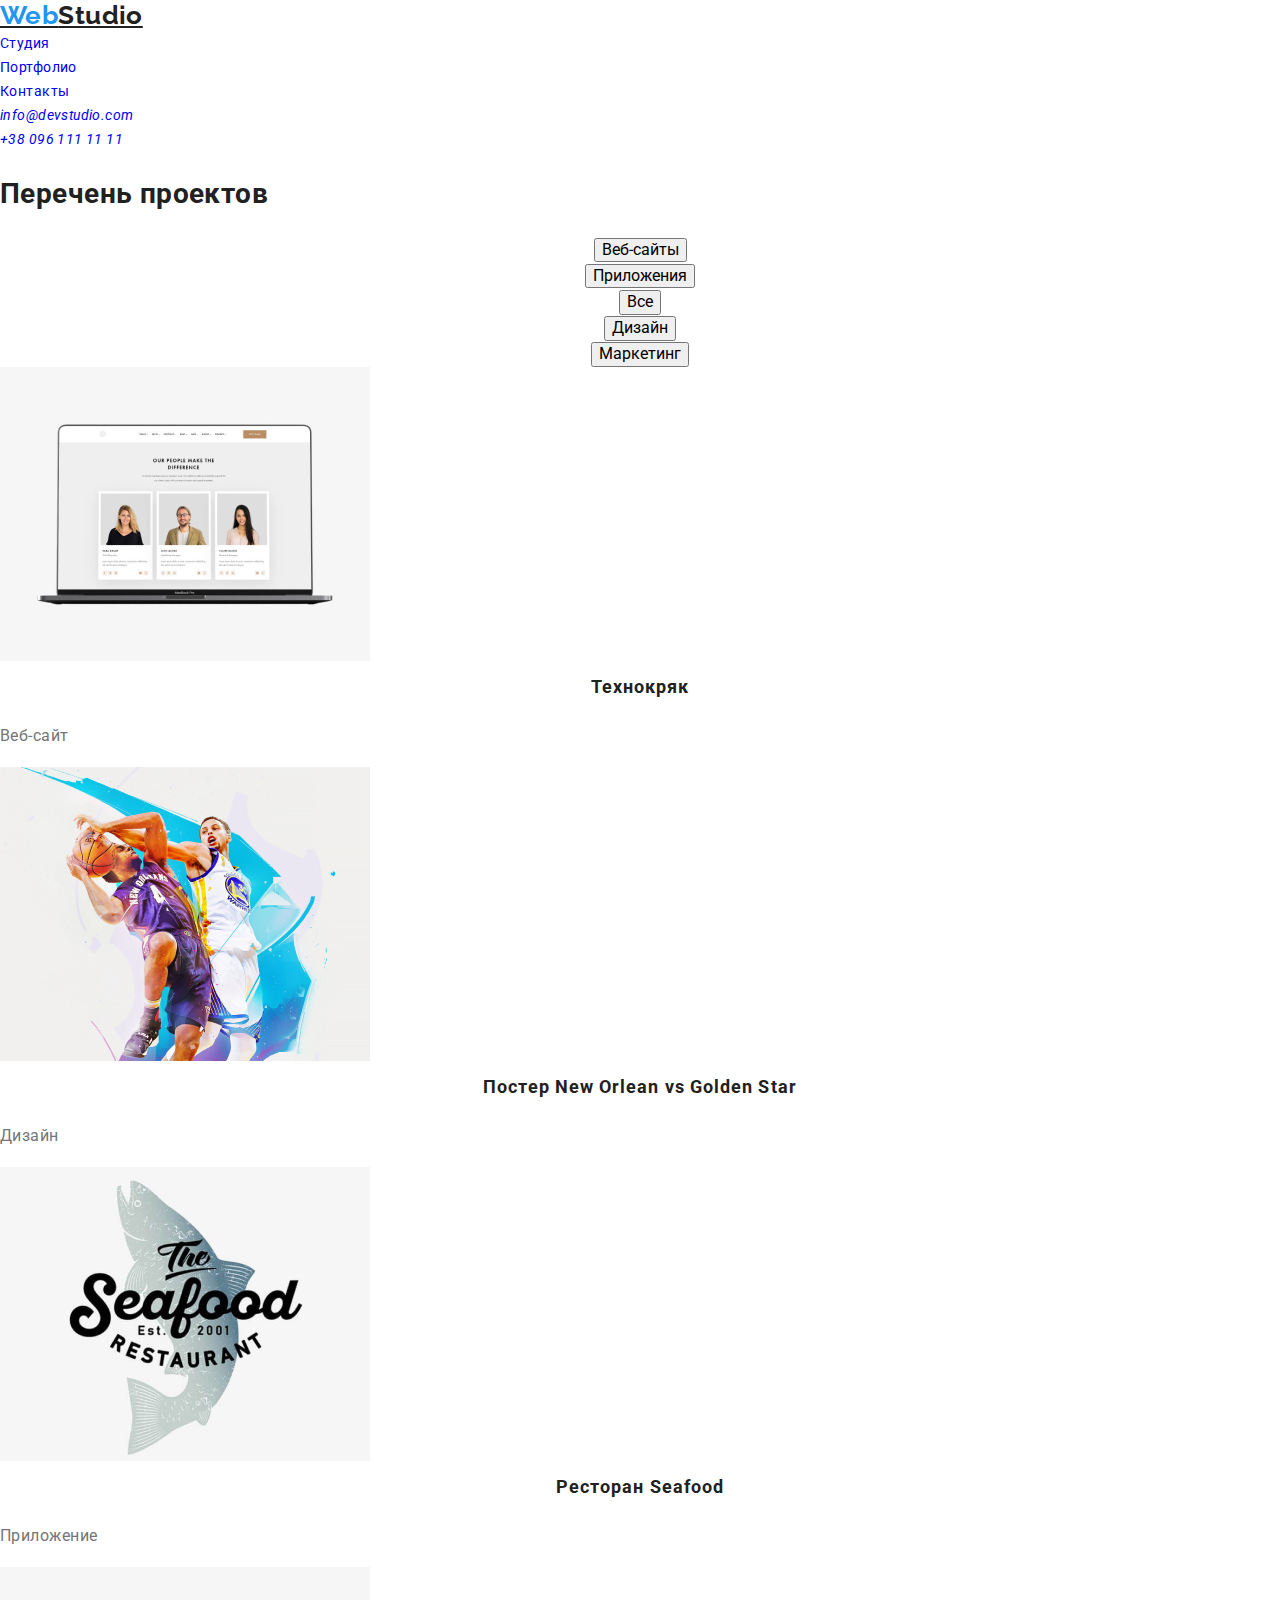
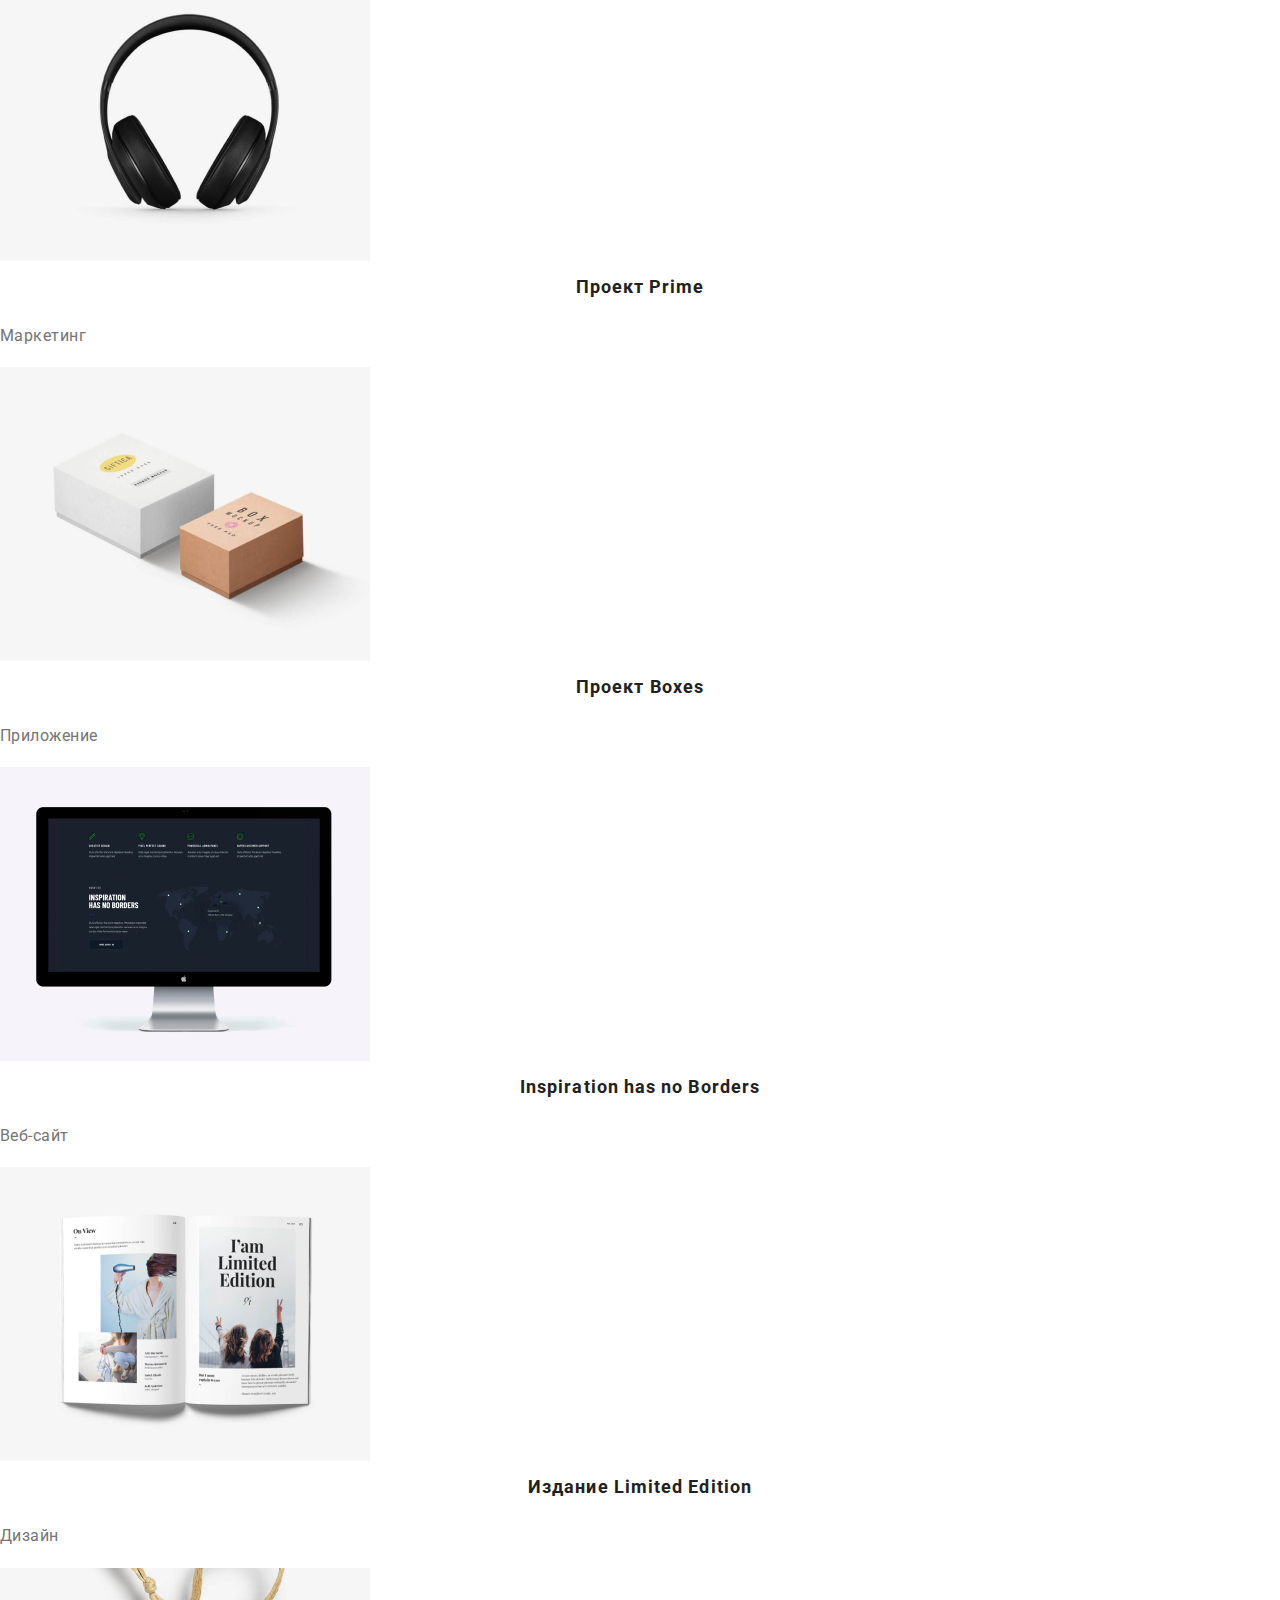
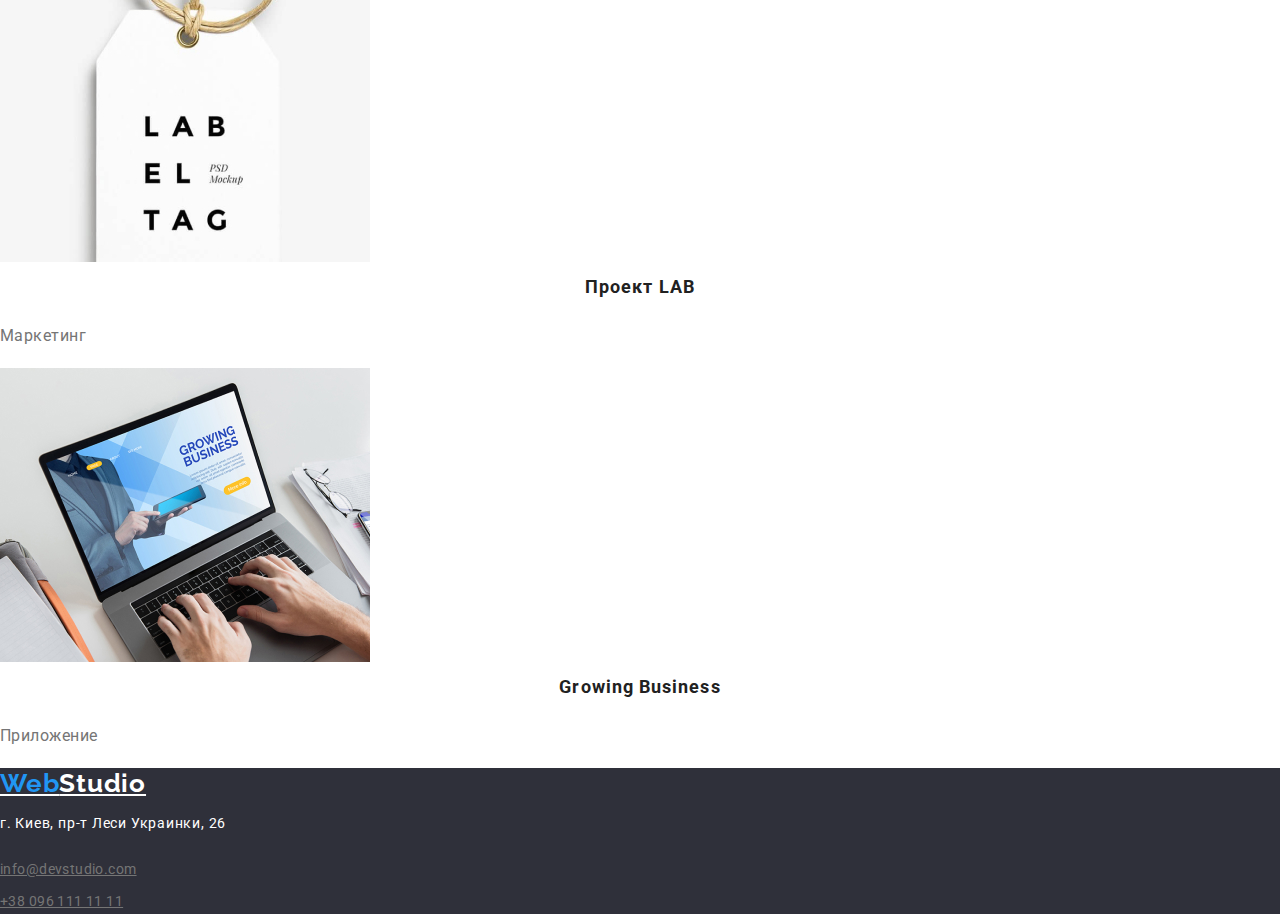
==== portfolio.html @ dfb8eb68 "расположение обьектов" ====
<!DOCTYPE html>
<html lang="ru">
	<head>
		<meta charset="UTF-8" />
		<meta name="viewport" content="width=device-width, initial-scale=1.0" />
		<link href="https://fonts.googleapis.com/css2?family=Raleway:wght@400;700&family=Roboto:wght@400;900&display=fallback" rel="stylesheet" />
		<link rel="stylesheet" href="https://cdnjs.cloudflare.com/ajax/libs/modern-normalize/0.7.0/modern-normalize.min.css" />
		<link rel="stylesheet" href="./css/style.css" />
		<title>Portfolio</title>
	</head>
	<body>
		<!-- Шапка сайта  -->
		<header>
			<nav>
				<a href="./index.html" lang="en" class="logo"><span class="logo-accent">Web</span>Studio</a>
				<ul class="site-nav">
					<li><a href="./index.html" class="link">Студия</a></li>
					<li><a href="./portfolio.html" class="link current">Портфолио</a></li>
					<li><a href="/" class="link">Контакты</a></li>
				</ul>
				<address class="site-nav">
					<a href="mailto:info@devstudio.com " class="link">info@devstudio.com</a><br />
					<a href="tel:+380961111111" class="link">+38 096 111 11 11</a>
				</address>
			</nav>
		</header>
		<!-- Уникальный контент -->
		<main>
			<!-- секция фильтров по проэктам -->
			<section>
				<h1>Перечень проектов</h1>
				<ul class="btn-list">
					<li><button class="button">Веб-сайты</button></li>
					<li><button class="button">Приложения</button></li>
					<li><button class="button">Все</button></li>
					<li><button class="button">Дизайн</button></li>
					<li><button class="button">Маркетинг</button></li>
				</ul>
			</section>
			<!-- Секция проэктов -->
			<section>
				<ul class="portfolio">
					<li>
						<img src="./img/project1.jpg" alt="project1	" width="370" />
						<h2 class="project-title">Технокряк</h2>
						<p class="project-description">Веб-сайт</p>
					</li>
					<li>
						<img src="./img/project2.jpg" alt="project2" width="370" />
						<h2>Постер New Orlean vs Golden Star</h2>
						<p>Дизайн</p>
					</li>
					<li>
						<img src="./img/project3.jpg" alt="project3" width="370" />
						<h2>Ресторан Seafood</h2>
						<p>Приложение</p>
					</li>
					<li>
						<img src="./img/project4.jpg" alt="project4" width="370" />
						<h2>Проект Prime</h2>
						<p>Маркетинг</p>
					</li>
					<li>
						<img src="./img/project5.jpg" alt="project5" width="370" />
						<h2>Проект Boxes</h2>
						<p>Приложение</p>
					</li>
					<li>
						<img src="./img/project6.jpg" alt="project6" width="370" />
						<h2>Inspiration has no Borders</h2>
						<p>Веб-сайт</p>
					</li>
					<li>
						<img src="./img/project7.jpg" alt="project7" width="370" />
						<h2>Издание Limited Edition</h2>
						<p>Дизайн</p>
					</li>
					<li>
						<img src="./img/project8.jpg" alt="project8" width="370" />
						<h2>Проект LAB</h2>
						<p>Маркетинг</p>
					</li>
					<li>
						<img src="./img/project9.jpg" alt="project9" width="370" />
						<h2>Growing Business</h2>
						<p>Приложение</p>
					</li>
				</ul>
			</section>
		</main>
		<!-- Футер -->
		<footer class="ftr">
			<a href="./index.html" class="logo ftr"><span class="logo-accent">Web</span>Studio</a>
			<address>
				<p>г. Киев, пр-т Леси Украинки, 26</p>
				<a href="mailto:info@devstudio.com " class="ftr-contacts">info@devstudio.com</a><br />
				<a href="tel:+380961111111" class="ftr-contacts"> +38 096 111 11 11</a>
			</address>
		</footer>
	</body>
</html>
---- css/style.css ----
/* основной цвет фона #FFFFFF; */
/* вторичный цвет фона #2F303A */
/* цвет основного текста #212121; */
/* цвет вторичного текста #757575; */
/* белый #FFFFFF */
/* акцент #2196F3; */
/* цвет фона команды #F5F4FA; */
/* цвет ссылок футера rgba(255, 255, 255, 0.6); */

:root {
	--primary-bg-color: #ffffff;
	--secondary-bg-color: #2f303a;
	--color-main-text: #212121;
	--color-secondary-text: #757575;
	--white: #ffffff;
	--accent: #2196f3;
	--color-bg-team: #f5f4fa;
	--color-footers-link: rgba(255, 255, 255, 0.6);
}
/* Общее форматирование */
body {
	background-color: var(--primary-bg-color);
	color: var(--color-main-text);
	font-family: Roboto, sans-serif;
	font-weight: 400;
	font-size: 14px;
	line-height: 1.71;
	letter-spacing: 0.03em;
	margin-right: auto;
	margin-left: auto;
}

ul {
	list-style: none;
	padding: 0;
	margin: 0;
}

.link {
	text-decoration: none;
}
.container {
	width: 1200px;
	margin-right: auto;
	margin-left: auto;
	padding-left: 15px;
	padding-right: 15px;
}
/* Шапка сайта  */
.container.header {
	display: flex;
}
.main-header {
	display: flex;
	margin-top: 24px;
	margin-bottom: 25px;
	align-items: center;
}
.site-nav-list {
	display: flex;
	color: var(--color-main-text);
	font-style: normal;
	font-weight: 400;
	line-height: 1.14;
	letter-spacing: 0.02em;
}

.site-nav-item {
	margin-right: 50px;
}
.site-contacts-list {
	display: flex;
	margin-left: auto;
	margin-top: 24px;
	margin-bottom: 25px;
	align-items: center;
}

.site-nav-list .link:hover,
.site-nav-list .link:focus,
.site-nav-list .link.current,
.logo .logo-accent,
.site-contacts-list .link:hover,
.site-contacts-list .link:focus {
	color: var(--accent);
}

.site-contacts-item:first-child {
	margin-right: 30px;
}
/* Логотип */
.logo {
	color: var(--color-main-text);
	font-family: Raleway, sans-serif;
	font-style: normal;
	font-weight: 700;
	font-size: 26px;
	line-height: 1.19;
	margin-right: 93px;
}

/* Герой */
.hero {
	background-color: var(--secondary-bg-color);
}

.hero .container {
	/* outline: 3px solid tomato; */
	background: var(--secondary-bg-color);
	color: var(--white);
	padding: 200px;
	text-align: center;
}

.hero .title-hero {
	font-weight: 900;
	font-size: 42px;
	line-height: 1.36;
	letter-spacing: 0.06em;
	text-transform: uppercase;
	margin-top: 0;
	margin-bottom: 30px;
}

.btn-hero {
	display: inline-block;
	background-color: var(--accent);
	color: var(--white);
	font-weight: bold;
	font-size: 16px;
	line-height: 1.87;
	min-width: 200px;
	padding: 10px 32px;
	border-radius: 4px;
}

/* Стили секций */
section p {
	color: var(--color-secondary-text);
	font-style: normal;
	font-weight: 400;
	font-size: 14px;
	line-height: 1.71;
}

section h2 {
	font-style: normal;
	font-weight: 700;
	font-size: 36px;
	line-height: 1.17;
	text-align: center;
	letter-spacing: 0.03em;
	color: var(--color-main-text);
	margin-top: 0px;
	margin-bottom: 0px;
}
section .hidden {
	display: none;
}

/* Стиль преимуществ */
.advantages h3 {
	font-style: normal;
	font-weight: 700;
	font-size: 14px;
	line-height: 1.14;
	letter-spacing: 0.03em;
	margin-top: 0px;
	margin-bottom: 10px;
}

.advantages p {
	margin-top: 0px;
	margin-bottom: 0px;
}
.advantages-list {
	display: flex;
	flex-wrap: wrap;
	padding-top: 94px;
	padding-bottom: 94px;
}
.advantages-list-item:not(:last-child) {
	margin-right: 30px;
}
.advantages-list-item {
	width: 270px;
}

/* Чем мы занимаемся  */
.we-are-doing {
	margin-bottom: 94px;
}
.we-are-doing-item:not(:last-child) {
	margin-right: 30px;
}
.img {
	display: block;
	max-width: 100%;
	height: auto;
}

.we-are-doing-list {
	display: flex;
	flex-wrap: wrap;
	margin-top: 50px;
}

/* "Наша команда */
.team {
	background-color: var(--color-bg-team);
	padding-top: 94px;
	padding-bottom: 94px;
}
.team h3 {
	margin-top: 0px;
	margin-bottom: 0px;
	font-weight: 500;
	font-size: 16px;
	line-height: 1.19;
	text-align: center;
	letter-spacing: 0.03em;
}
.team p {
	font-style: normal;
	font-weight: 400;
	font-size: 16px;
	line-height: 1.19;
	text-align: center;
}
.team-item:not(:last-child) {
	margin-right: 30px;
}

.team-list {
	display: flex;
	flex-wrap: wrap;
	margin-top: 50px;
}
/* Футер */
.ftr {
	background-color: var(--secondary-bg-color);
	color: var(--primary-bg-color);
}

.ftr {
	font-size: 26px;
	line-height: 1.19;
	letter-spacing: 0.03em;
}
.ftr p {
	font-size: 14px;
	line-height: 1.71;
	font-style: normal;
	color: var(--white-text-color);
}

.ftr .ftr-contacts {
	font-style: normal;
	font-weight: 400;
	font-size: 14px;
	line-height: 1.71;
	letter-spacing: 0.03em;
	color: var(--color-secondary-text);
}
.ftr .ftr-contacts:hover,
.ftr .ftr-contacts:focus {
	color: var(--primary-bg-color);
}

/* Portfolio.html */

/* Кнопки фильтрации */
.btn-list {
	font-family: inherit;
	font-weight: 500;
	font-size: 16px;
	line-height: 1.63;
	text-align: center;
	letter-spacing: 0.03em;
}

.btn-list .item {
	background-color: var(--color-bg-team);
}

.btn-list .button:hover,
.btn-list .button:focus {
	background-color: var(--accent);
	color: var(--primary-bg-color);
}

/* Секция проектов */
.portfolio h2 {
	font-style: normal;
	font-weight: 700;
	font-size: 18px;
	line-height: 2;
	letter-spacing: 0.06em;
}

.portfolio p {
	font-style: normal;
	font-weight: 400;
	font-size: 16px;
	line-height: 1.88;
	letter-spacing: 0.03em;
}
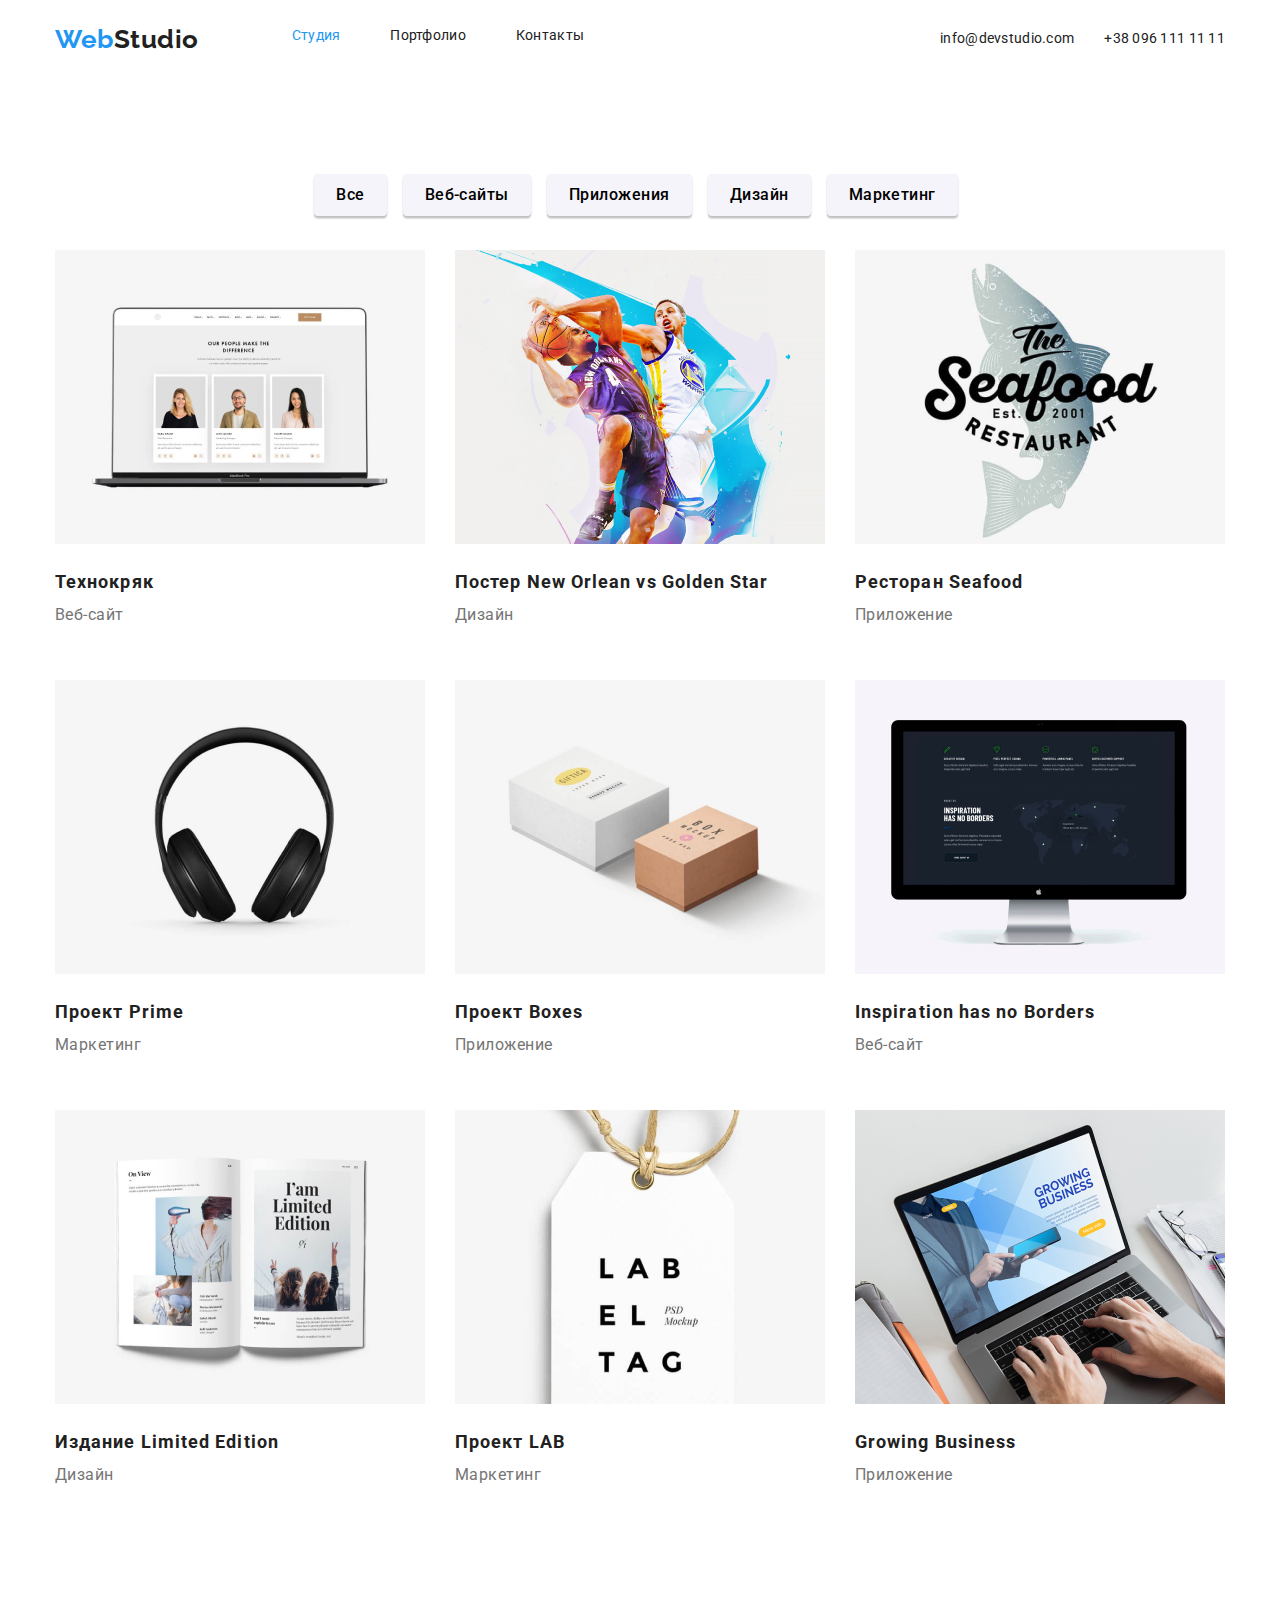
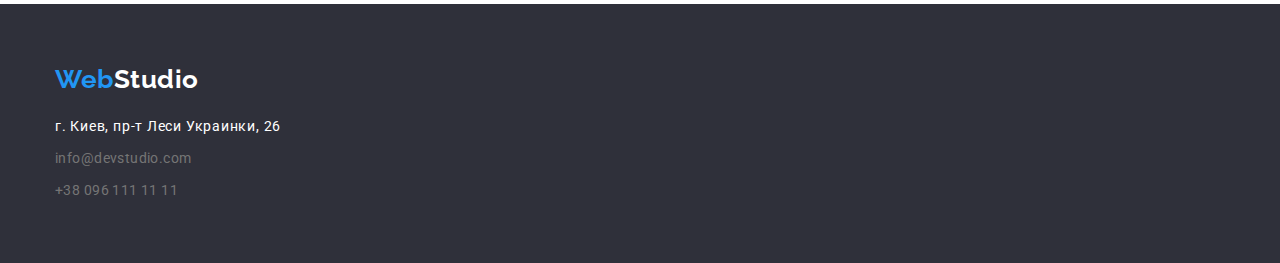
==== commit b903ba70: "добавил позиционирование порфолио" ====
--- a/portfolio.html
+++ b/portfolio.html
@@ -10,92 +10,114 @@
 	</head>
 	<body>
 		<!-- Шапка сайта  -->
-		<header>
-			<nav>
-				<a href="./index.html" lang="en" class="logo"><span class="logo-accent">Web</span>Studio</a>
-				<ul class="site-nav">
-					<li><a href="./index.html" class="link">Студия</a></li>
-					<li><a href="./portfolio.html" class="link current">Портфолио</a></li>
-					<li><a href="/" class="link">Контакты</a></li>
+		<header class="container header">
+			<nav class="main-header">
+				<a href="" lang="en" class="logo link"><span class="logo-accent">Web</span>Studio</a>
+				<ul class="site-nav-list">
+					<li class="site-nav-item"><a href="./index.html" class="link current">Студия</a></li>
+					<li class="site-nav-item"><a href="./portfolio.html" class="link">Портфолио</a></li>
+					<li class="site-nav-item"><a href="/" class="link">Контакты</a></li>
 				</ul>
-				<address class="site-nav">
-					<a href="mailto:info@devstudio.com " class="link">info@devstudio.com</a><br />
-					<a href="tel:+380961111111" class="link">+38 096 111 11 11</a>
-				</address>
 			</nav>
+			<address class="site-contacts-list">
+				<a href="mailto:info@devstudio.com " class="site-contacts-item link">info@devstudio.com</a><br />
+				<a href="tel:+380961111111" class="site-contacts-item link">+38 096 111 11 11</a>
+			</address>
 		</header>
 		<!-- Уникальный контент -->
 		<main>
-			<!-- секция фильтров по проэктам -->
-			<section>
-				<h1>Перечень проектов</h1>
-				<ul class="btn-list">
-					<li><button class="button">Веб-сайты</button></li>
-					<li><button class="button">Приложения</button></li>
-					<li><button class="button">Все</button></li>
-					<li><button class="button">Дизайн</button></li>
-					<li><button class="button">Маркетинг</button></li>
-				</ul>
-			</section>
-			<!-- Секция проэктов -->
-			<section>
-				<ul class="portfolio">
-					<li>
-						<img src="./img/project1.jpg" alt="project1	" width="370" />
-						<h2 class="project-title">Технокряк</h2>
-						<p class="project-description">Веб-сайт</p>
-					</li>
-					<li>
-						<img src="./img/project2.jpg" alt="project2" width="370" />
-						<h2>Постер New Orlean vs Golden Star</h2>
-						<p>Дизайн</p>
-					</li>
-					<li>
-						<img src="./img/project3.jpg" alt="project3" width="370" />
-						<h2>Ресторан Seafood</h2>
-						<p>Приложение</p>
-					</li>
-					<li>
-						<img src="./img/project4.jpg" alt="project4" width="370" />
-						<h2>Проект Prime</h2>
-						<p>Маркетинг</p>
-					</li>
-					<li>
-						<img src="./img/project5.jpg" alt="project5" width="370" />
-						<h2>Проект Boxes</h2>
-						<p>Приложение</p>
-					</li>
-					<li>
-						<img src="./img/project6.jpg" alt="project6" width="370" />
-						<h2>Inspiration has no Borders</h2>
-						<p>Веб-сайт</p>
-					</li>
-					<li>
-						<img src="./img/project7.jpg" alt="project7" width="370" />
-						<h2>Издание Limited Edition</h2>
-						<p>Дизайн</p>
-					</li>
-					<li>
-						<img src="./img/project8.jpg" alt="project8" width="370" />
-						<h2>Проект LAB</h2>
-						<p>Маркетинг</p>
-					</li>
-					<li>
-						<img src="./img/project9.jpg" alt="project9" width="370" />
-						<h2>Growing Business</h2>
-						<p>Приложение</p>
-					</li>
-				</ul>
-			</section>
+			<div class="container">
+				<!-- секция фильтров по проэктам -->
+				<section>
+					<h1 class="hidden">Перечень проектов</h1>
+					<ul class="btn-list">
+						<li class="btn-list-item"><button class="button">Все</button></li>
+						<li class="btn-list-item"><button class="button">Веб-сайты</button></li>
+						<li class="btn-list-item"><button class="button">Приложения</button></li>
+						<li class="btn-list-item"><button class="button">Дизайн</button></li>
+						<li class="btn-list-item"><button class="button">Маркетинг</button></li>
+					</ul>
+				</section>
+				<!-- Секция проэктов -->
+				<section>
+					<ul class="portfolio-list">
+						<li class="portfolio-list-item">
+							<img src="./img/project1.jpg" alt="project1	" width="370" />
+							<div class="portfolio-list-item-info">
+								<h2 class="project-title">Технокряк</h2>
+								<p class="project-description">Веб-сайт</p>
+							</div>
+						</li>
+						<li class="portfolio-list-item">
+							<img src="./img/project2.jpg" alt="project2" width="370" />
+							<div class="portfolio-list-item-info">
+								<h2>Постер New Orlean vs Golden Star</h2>
+								<p>Дизайн</p>
+							</div>
+						</li>
+						<li class="portfolio-list-item">
+							<img src="./img/project3.jpg" alt="project3" width="370" />
+							<div class="portfolio-list-item-info">
+								<h2>Ресторан Seafood</h2>
+								<p>Приложение</p>
+							</div>
+						</li>
+						<li class="portfolio-list-item">
+							<img src="./img/project4.jpg" alt="project4" width="370" />
+							<div class="portfolio-list-item-info">
+								<h2>Проект Prime</h2>
+								<p>Маркетинг</p>
+							</div>
+						</li>
+						<li class="portfolio-list-item">
+							<img src="./img/project5.jpg" alt="project5" width="370" />
+							<div class="portfolio-list-item-info">
+								<h2>Проект Boxes</h2>
+								<p>Приложение</p>
+							</div>
+						</li>
+						<li class="portfolio-list-item">
+							<img src="./img/project6.jpg" alt="project6" width="370" />
+							<div class="portfolio-list-item-info">
+								<h2>Inspiration has no Borders</h2>
+								<p>Веб-сайт</p>
+							</div>
+						</li>
+						<li class="portfolio-list-item">
+							<img src="./img/project7.jpg" alt="project7" width="370" />
+							<div class="portfolio-list-item-info">
+								<h2>Издание Limited Edition</h2>
+								<p>Дизайн</p>
+							</div>
+						</li>
+						<li class="portfolio-list-item">
+							<img src="./img/project8.jpg" alt="project8" width="370" />
+							<div class="portfolio-list-item-info">
+								<h2>Проект LAB</h2>
+								<p>Маркетинг</p>
+							</div>
+						</li>
+						<li class="portfolio-list-item">
+							<img src="./img/project9.jpg" alt="project9" width="370" />
+							<div class="portfolio-list-item-info">
+								<h2>Growing Business</h2>
+								<p>Приложение</p>
+							</div>
+						</li>
+					</ul>
+				</section>
+			</div>
 		</main>
 		<!-- Футер -->
 		<footer class="ftr">
-			<a href="./index.html" class="logo ftr"><span class="logo-accent">Web</span>Studio</a>
-			<address>
-				<p>г. Киев, пр-т Леси Украинки, 26</p>
-				<a href="mailto:info@devstudio.com " class="ftr-contacts">info@devstudio.com</a><br />
-				<a href="tel:+380961111111" class="ftr-contacts"> +38 096 111 11 11</a>
-			</address>
+			<div class="container">
+				<a href="" lang="en" class="logo link"><span class="logo-accent">Web</span>Studio</a>
+				<address class="ftr-contacts">
+					<p>г. Киев, пр-т Леси Украинки, 26</p>
+					<a href="mailto:info@devstudio.com " class="ftr-contacts-item link">info@devstudio.com</a><br />
+					<a href="tel:+380961111111" class="ftr-contacts-item link"> +38 096 111 11 11</a>
+				</address>
+			</div>
 		</footer>
 	</body>
 </html>
--- a/css/style.css
+++ b/css/style.css
@@ -36,8 +36,19 @@
 	margin: 0;
 }
 
+img {
+	display: block;
+	max-width: 100%;
+	height: auto;
+}
+
 .link {
 	text-decoration: none;
+	color: var(--color-main-text);
+	font-style: normal;
+	font-weight: 400;
+	line-height: 1.14;
+	letter-spacing: 0.02em;
 }
 .container {
 	width: 1200px;
@@ -49,20 +60,15 @@
 /* Шапка сайта  */
 .container.header {
 	display: flex;
+	padding-top: 24px;
+	padding-bottom: 25px;
+	align-items: center;
 }
 .main-header {
 	display: flex;
-	margin-top: 24px;
-	margin-bottom: 25px;
-	align-items: center;
 }
 .site-nav-list {
 	display: flex;
-	color: var(--color-main-text);
-	font-style: normal;
-	font-weight: 400;
-	line-height: 1.14;
-	letter-spacing: 0.02em;
 }
 
 .site-nav-item {
@@ -71,8 +77,6 @@
 .site-contacts-list {
 	display: flex;
 	margin-left: auto;
-	margin-top: 24px;
-	margin-bottom: 25px;
 	align-items: center;
 }
 
@@ -177,26 +181,21 @@
 	display: flex;
 	flex-wrap: wrap;
 	padding-top: 94px;
-	padding-bottom: 94px;
 }
 .advantages-list-item:not(:last-child) {
 	margin-right: 30px;
 }
 .advantages-list-item {
-	width: 270px;
+	width: calc((100% - 3 * 30px) / 4);
 }
 
 /* Чем мы занимаемся  */
 .we-are-doing {
-	margin-bottom: 94px;
+	padding-top: 94px;
+	padding-bottom: 94px;
 }
 .we-are-doing-item:not(:last-child) {
 	margin-right: 30px;
-}
-.img {
-	display: block;
-	max-width: 100%;
-	height: auto;
 }
 
 .we-are-doing-list {
@@ -219,6 +218,8 @@
 	line-height: 1.19;
 	text-align: center;
 	letter-spacing: 0.03em;
+	margin-bottom: 10px;
+	margin-top: 30px;
 }
 .team p {
 	font-style: normal;
@@ -226,6 +227,7 @@
 	font-size: 16px;
 	line-height: 1.19;
 	text-align: center;
+	margin-bottom: 30px;
 }
 .team-item:not(:last-child) {
 	margin-right: 30px;
@@ -236,25 +238,37 @@
 	flex-wrap: wrap;
 	margin-top: 50px;
 }
+.team-item {
+	width: calc((100% - 3 * 30px) / 4);
+	background-color: var(--primary-bg-color);
+	box-shadow: 0px 1px 3px rgba(0, 0, 0, 0.12), 0px 1px 1px rgba(0, 0, 0, 0.14), 0px 2px 1px rgba(0, 0, 0, 0.2);
+	border-radius: 0px 0px 4px 4px;
+}
+
 /* Футер */
 .ftr {
 	background-color: var(--secondary-bg-color);
 	color: var(--primary-bg-color);
-}
-
-.ftr {
 	font-size: 26px;
 	line-height: 1.19;
 	letter-spacing: 0.03em;
-}
+	padding-top: 60px;
+	padding-bottom: 60px;
+}
+
 .ftr p {
 	font-size: 14px;
 	line-height: 1.71;
 	font-style: normal;
 	color: var(--white-text-color);
-}
-
-.ftr .ftr-contacts {
+	margin-top: 20px;
+	margin-bottom: 0px;
+}
+.ftr .logo {
+	color: var(--primary-bg-color);
+}
+
+.ftr .ftr-contacts-item {
 	font-style: normal;
 	font-weight: 400;
 	font-size: 14px;
@@ -262,8 +276,9 @@
 	letter-spacing: 0.03em;
 	color: var(--color-secondary-text);
 }
-.ftr .ftr-contacts:hover,
-.ftr .ftr-contacts:focus {
+
+.ftr .ftr-contacts-items:hover,
+.ftr .ftr-contacts-item:focus {
 	color: var(--primary-bg-color);
 }
 
@@ -277,10 +292,28 @@
 	line-height: 1.63;
 	text-align: center;
 	letter-spacing: 0.03em;
-}
-
-.btn-list .item {
+	display: flex;
+	justify-content: center;
+	margin-top: 94px;
+}
+
+.btn-list .button {
 	background-color: var(--color-bg-team);
+	box-shadow: 0px 3px 1px rgba(0, 0, 0, 0.1), 0px 1px 2px rgba(0, 0, 0, 0.08), 0px 2px 2px rgba(0, 0, 0, 0.12);
+	border-radius: 4px;
+	border: none;
+	font-family: Roboto;
+	font-style: normal;
+	font-weight: 500;
+	font-size: 16px;
+	line-height: 26px;
+	text-align: center;
+	letter-spacing: 0.03em;
+	padding: 8px 22px;
+	margin-right: 8px;
+}
+.btn-list-item:not(:last-child) {
+	margin-right: 8px;
 }
 
 .btn-list .button:hover,
@@ -290,18 +323,44 @@
 }
 
 /* Секция проектов */
-.portfolio h2 {
+.portfolio-list h2 {
 	font-style: normal;
 	font-weight: 700;
 	font-size: 18px;
 	line-height: 2;
 	letter-spacing: 0.06em;
-}
-
-.portfolio p {
+	text-align: left;
+	margin-top: 0px;
+	margin-bottom: 0px;
+}
+
+.portfolio-list p {
 	font-style: normal;
 	font-weight: 400;
 	font-size: 16px;
 	line-height: 1.88;
 	letter-spacing: 0.03em;
-}
+	margin-top: 0px;
+	margin-bottom: 0px;
+}
+.portfolio-list {
+	display: flex;
+	flex-wrap: wrap;
+	margin-top: 34px;
+	margin-bottom: 94px;
+}
+.portfolio-list-item-info {
+	margin-top: 20px;
+	margin-bottom: 20px;
+}
+
+.portfolio-list-item {
+	width: 370px;
+	margin-bottom: 30px;
+}
+.portfolio-list-item:not(:nth-child(3n)) {
+	margin-right: 30px;
+}
+.portfolio-list-item:nth-last-child(-n + 3) {
+	margin-bottom: 0px;
+}
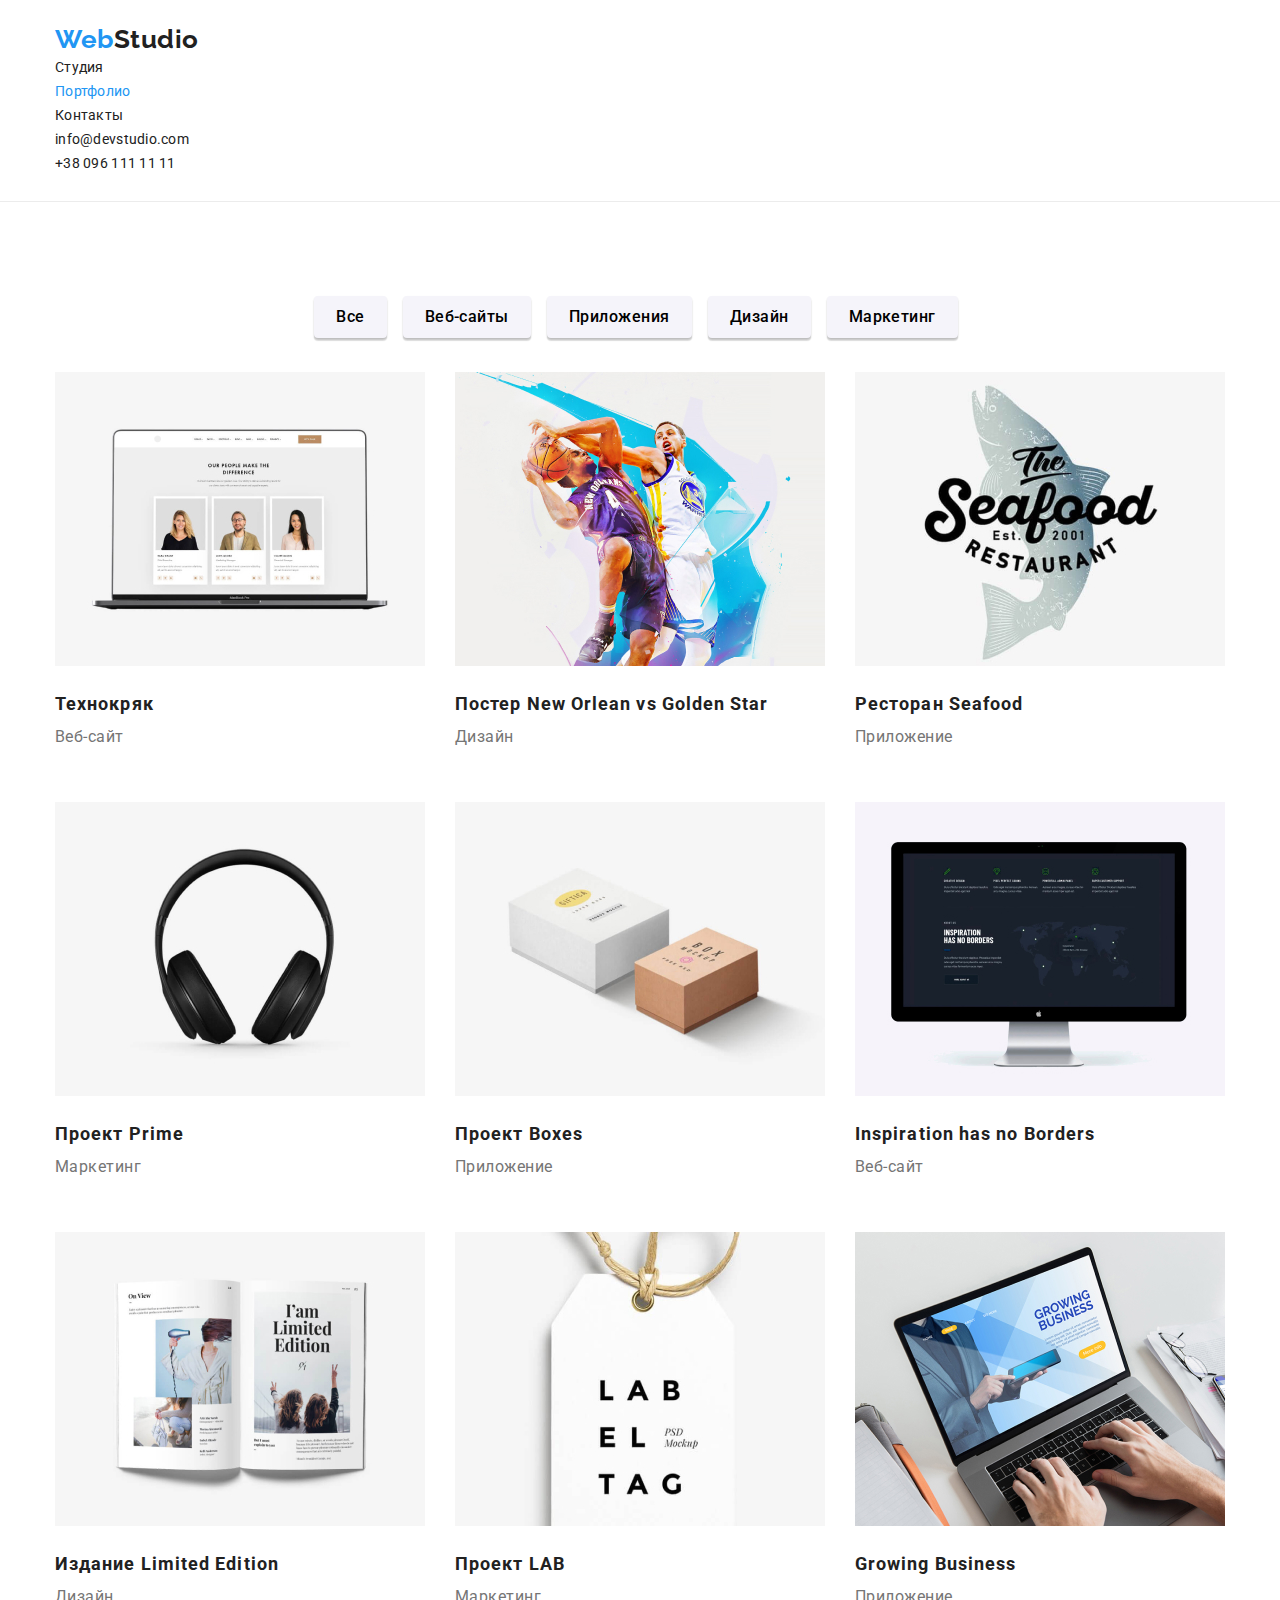
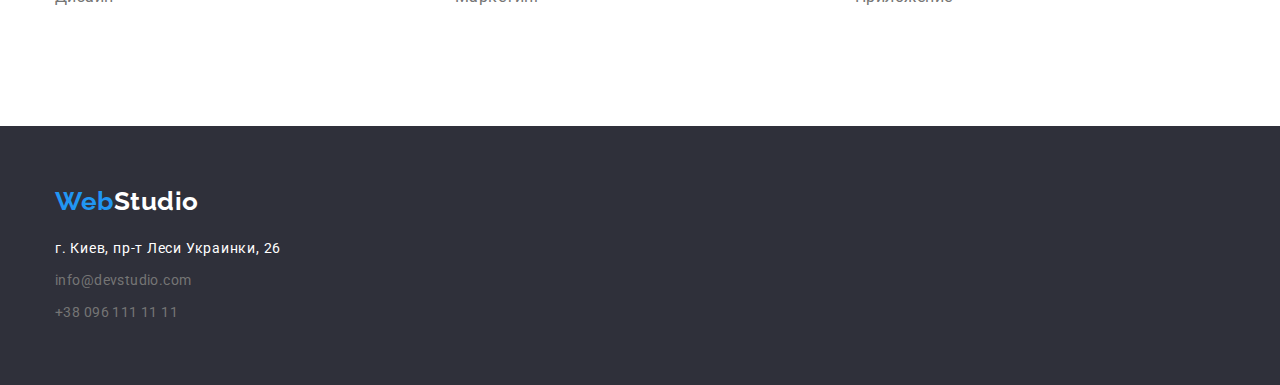
==== commit 0f9cbd28: "fix" ====
--- a/portfolio.html
+++ b/portfolio.html
@@ -14,8 +14,8 @@
 			<nav class="main-header">
 				<a href="" lang="en" class="logo link"><span class="logo-accent">Web</span>Studio</a>
 				<ul class="site-nav-list">
-					<li class="site-nav-item"><a href="./index.html" class="link current">Студия</a></li>
-					<li class="site-nav-item"><a href="./portfolio.html" class="link">Портфолио</a></li>
+					<li class="site-nav-item"><a href="./index.html" class="link">Студия</a></li>
+					<li class="site-nav-item"><a href="./portfolio.html" class="link current">Портфолио</a></li>
 					<li class="site-nav-item"><a href="/" class="link">Контакты</a></li>
 				</ul>
 			</nav>
@@ -25,7 +25,7 @@
 			</address>
 		</header>
 		<!-- Уникальный контент -->
-		<main>
+		<main class="border">
 			<div class="container">
 				<!-- секция фильтров по проэктам -->
 				<section>
--- a/css/style.css
+++ b/css/style.css
@@ -41,6 +41,9 @@
 	max-width: 100%;
 	height: auto;
 }
+.border {
+	border-top: 1px solid #ececec;
+}
 
 .link {
 	text-decoration: none;
@@ -59,25 +62,21 @@
 }
 /* Шапка сайта  */
 .container.header {
-	display: flex;
 	padding-top: 24px;
 	padding-bottom: 25px;
 	align-items: center;
 }
-.main-header {
+
+.flexbox {
 	display: flex;
-}
-.site-nav-list {
-	display: flex;
+	align-items: center;
 }
 
 .site-nav-item {
 	margin-right: 50px;
 }
 .site-contacts-list {
-	display: flex;
 	margin-left: auto;
-	align-items: center;
 }
 
 .site-nav-list .link:hover,
@@ -178,7 +177,6 @@
 	margin-bottom: 0px;
 }
 .advantages-list {
-	display: flex;
 	flex-wrap: wrap;
 	padding-top: 94px;
 }
@@ -199,7 +197,6 @@
 }
 
 .we-are-doing-list {
-	display: flex;
 	flex-wrap: wrap;
 	margin-top: 50px;
 }
@@ -234,7 +231,6 @@
 }
 
 .team-list {
-	display: flex;
 	flex-wrap: wrap;
 	margin-top: 50px;
 }
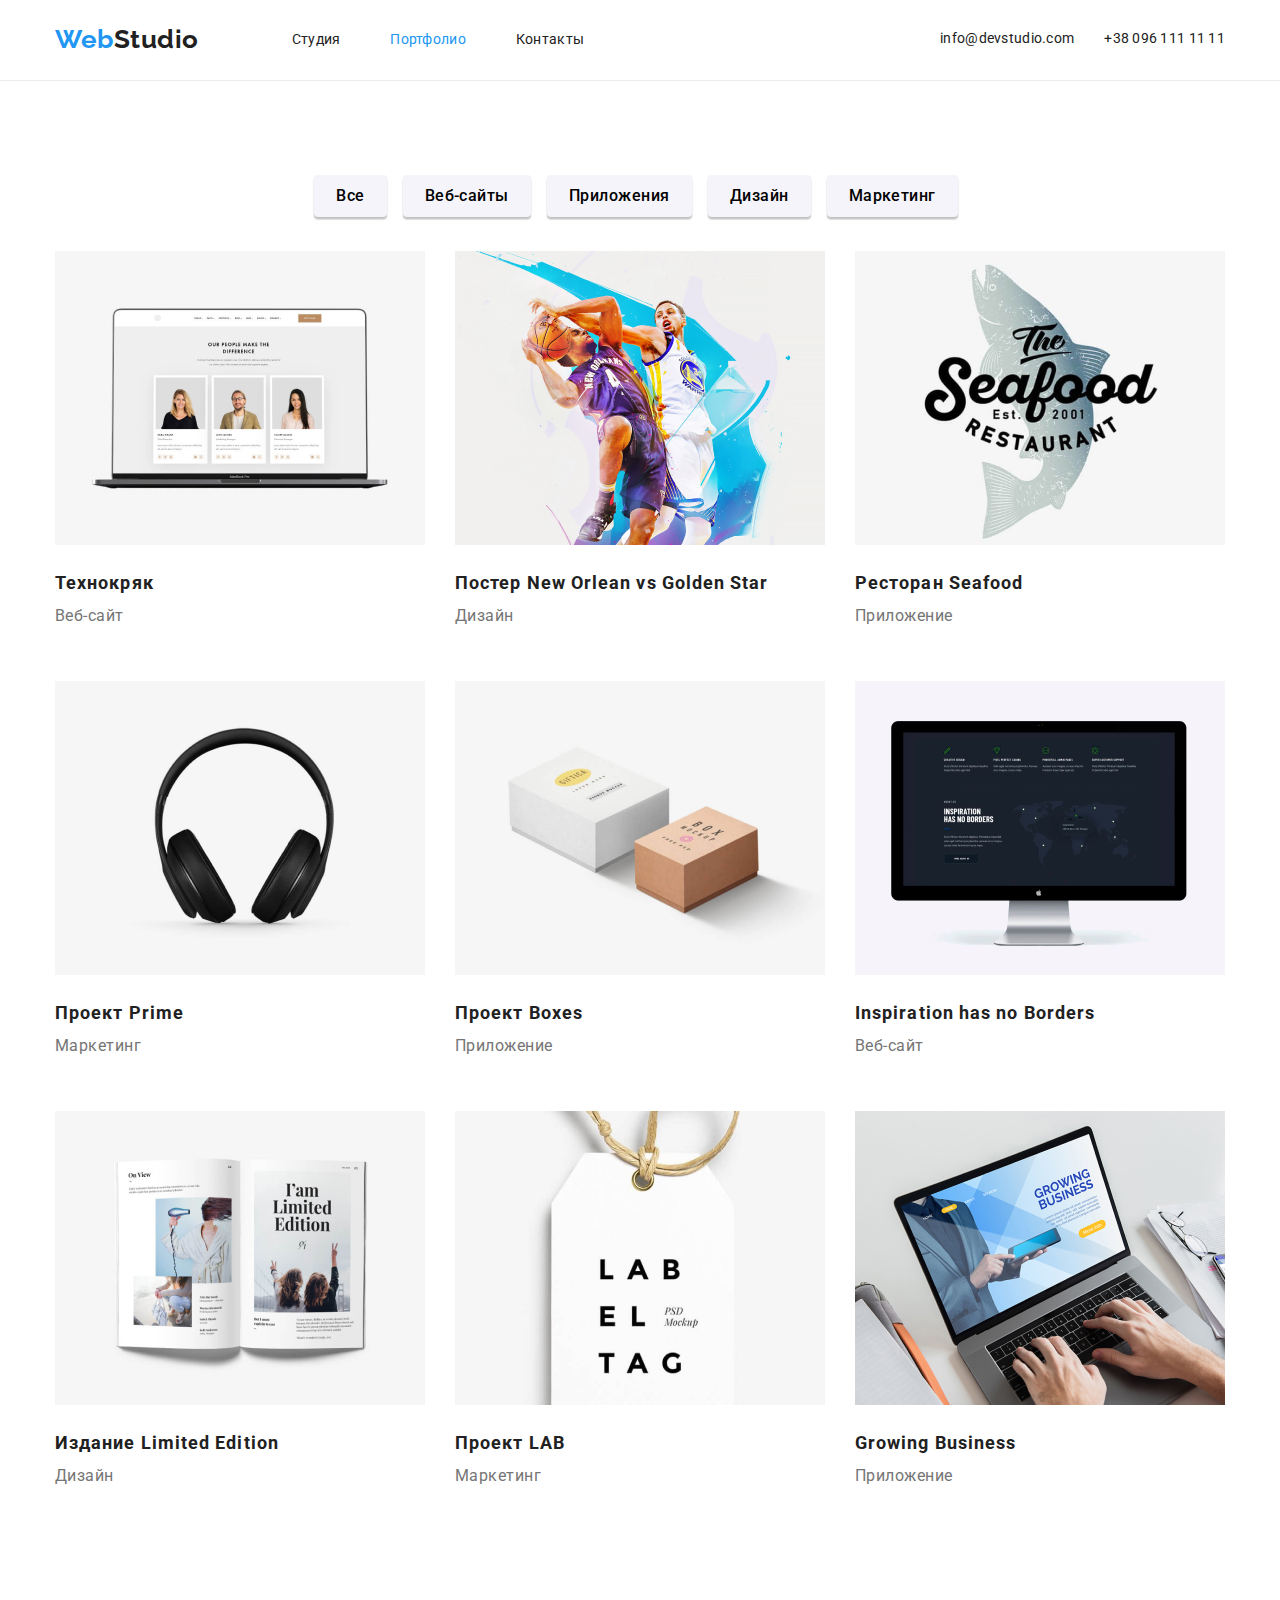
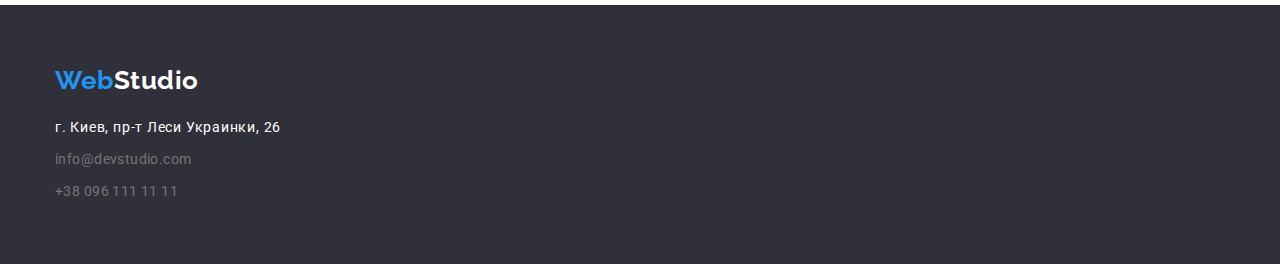
==== commit 1f9a13d9: "fix сurrent page" ====
--- a/portfolio.html
+++ b/portfolio.html
@@ -10,16 +10,16 @@
 	</head>
 	<body>
 		<!-- Шапка сайта  -->
-		<header class="container header">
-			<nav class="main-header">
+		<header class="container header flexbox">
+			<nav class="main-header flexbox">
 				<a href="" lang="en" class="logo link"><span class="logo-accent">Web</span>Studio</a>
-				<ul class="site-nav-list">
+				<ul class="site-nav-list flexbox">
 					<li class="site-nav-item"><a href="./index.html" class="link">Студия</a></li>
 					<li class="site-nav-item"><a href="./portfolio.html" class="link current">Портфолио</a></li>
 					<li class="site-nav-item"><a href="/" class="link">Контакты</a></li>
 				</ul>
 			</nav>
-			<address class="site-contacts-list">
+			<address class="site-contacts-list flexbox">
 				<a href="mailto:info@devstudio.com " class="site-contacts-item link">info@devstudio.com</a><br />
 				<a href="tel:+380961111111" class="site-contacts-item link">+38 096 111 11 11</a>
 			</address>
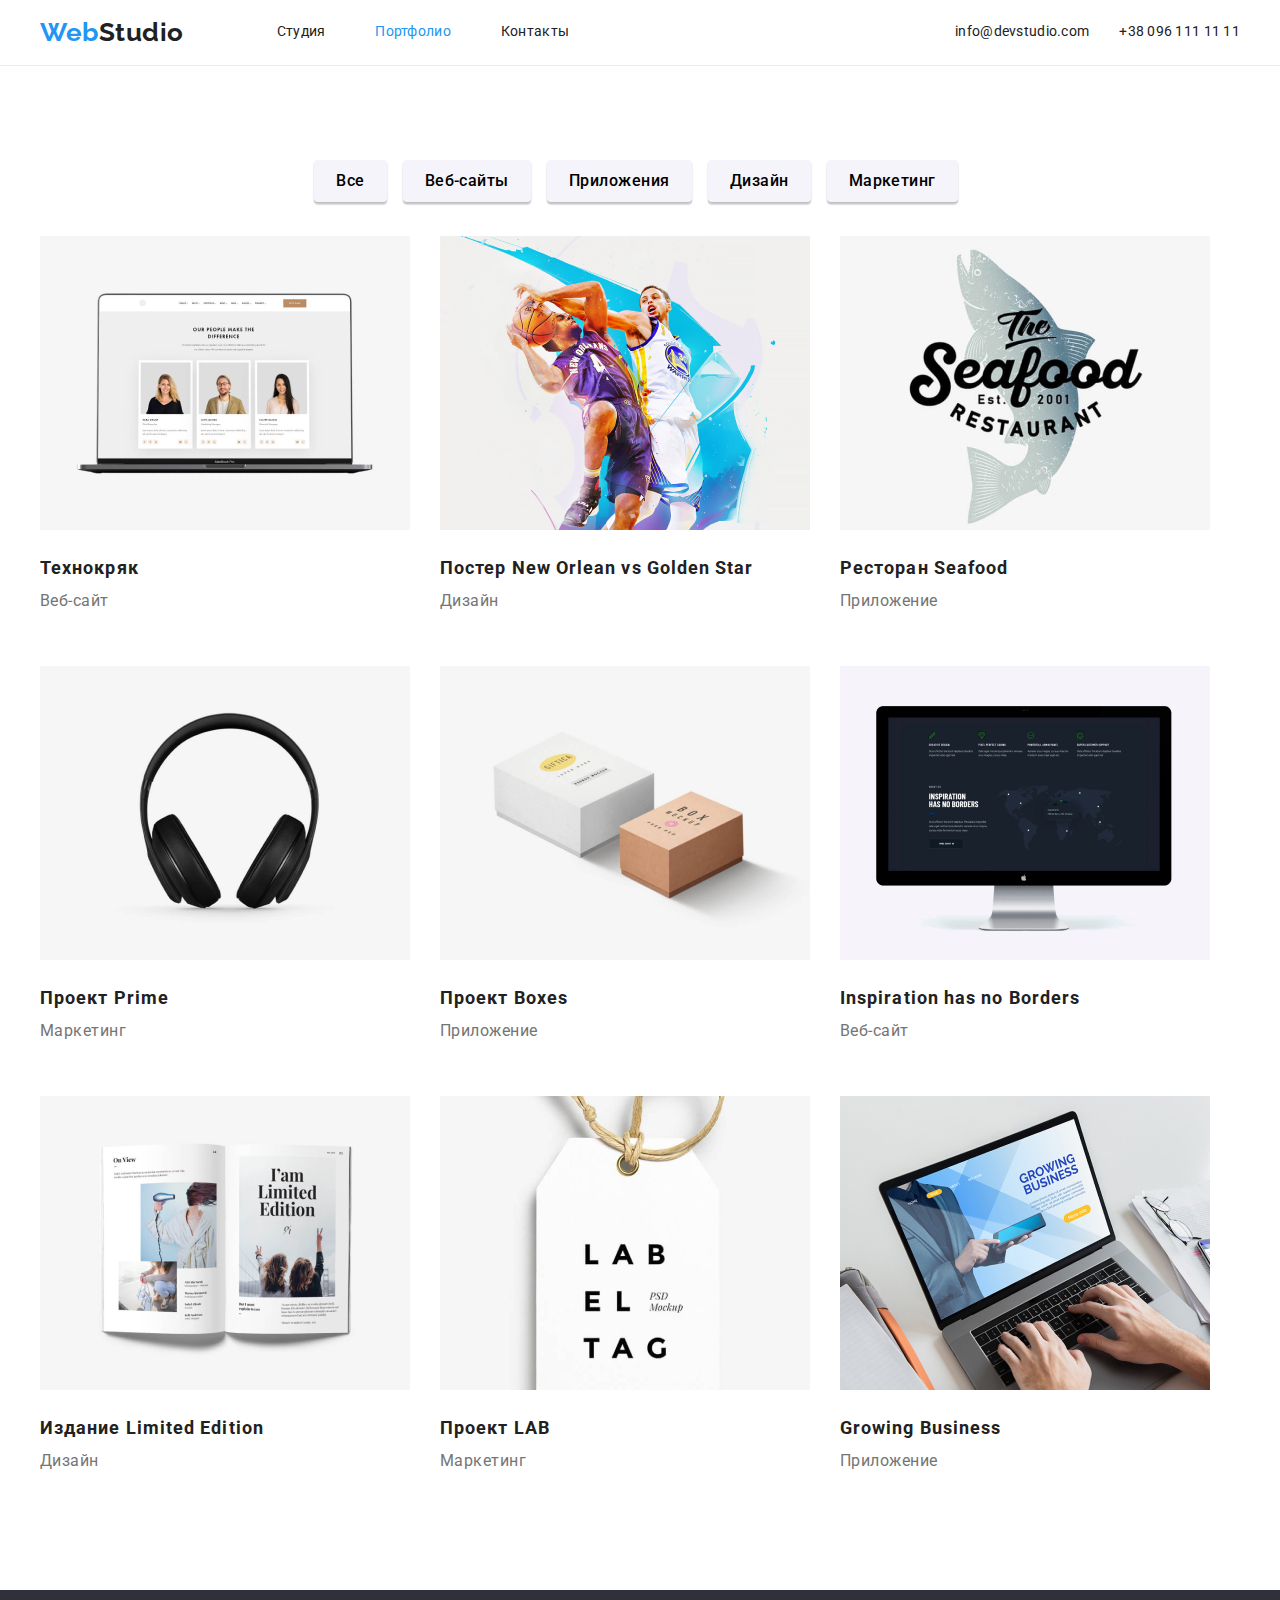
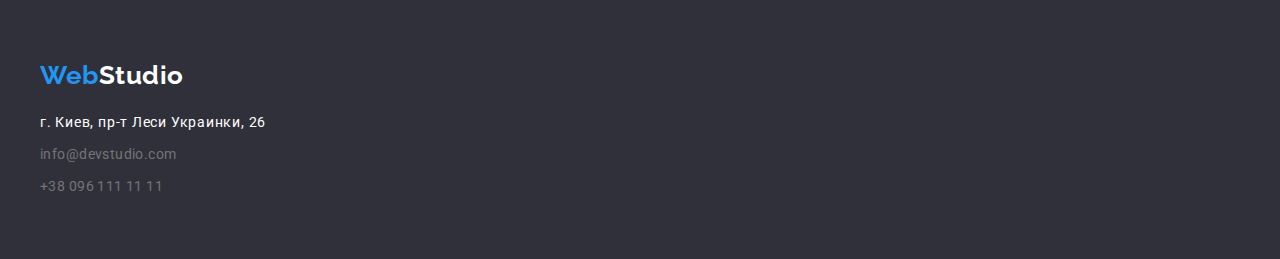
==== commit 8647de41: "fix padding portfolio" ====
--- a/portfolio.html
+++ b/portfolio.html
@@ -10,7 +10,7 @@
 	</head>
 	<body>
 		<!-- Шапка сайта  -->
-		<header class="container header flexbox">
+		<header class="container header flexbox no-padding">
 			<nav class="main-header flexbox">
 				<a href="" lang="en" class="logo link"><span class="logo-accent">Web</span>Studio</a>
 				<ul class="site-nav-list flexbox">
--- a/css/style.css
+++ b/css/style.css
@@ -54,16 +54,20 @@
 	letter-spacing: 0.02em;
 }
 .container {
-	width: 1200px;
+	width: 1230px;
 	margin-right: auto;
 	margin-left: auto;
 	padding-left: 15px;
 	padding-right: 15px;
+	padding-top: 94px;
+	padding-bottom: 94px;
+}
+.no-padding {
+	padding-top: 0px;
+	padding-bottom: 0px;
 }
 /* Шапка сайта  */
 .container.header {
-	padding-top: 24px;
-	padding-bottom: 25px;
 	align-items: center;
 }
 
@@ -75,10 +79,16 @@
 .site-nav-item {
 	margin-right: 50px;
 }
+
 .site-contacts-list {
 	margin-left: auto;
 }
-
+.site-nav-list .link,
+.site-contacts-list .link {
+	display: block;
+	padding-top: 24px;
+	padding-bottom: 25px;
+}
 .site-nav-list .link:hover,
 .site-nav-list .link:focus,
 .site-nav-list .link.current,
@@ -86,6 +96,7 @@
 .site-contacts-list .link:hover,
 .site-contacts-list .link:focus {
 	color: var(--accent);
+	cursor: pointer;
 }
 
 .site-contacts-item:first-child {
@@ -176,9 +187,11 @@
 	margin-top: 0px;
 	margin-bottom: 0px;
 }
+.advantages .container {
+	padding-bottom: 0px;
+}
 .advantages-list {
 	flex-wrap: wrap;
-	padding-top: 94px;
 }
 .advantages-list-item:not(:last-child) {
 	margin-right: 30px;
@@ -188,10 +201,6 @@
 }
 
 /* Чем мы занимаемся  */
-.we-are-doing {
-	padding-top: 94px;
-	padding-bottom: 94px;
-}
 .we-are-doing-item:not(:last-child) {
 	margin-right: 30px;
 }
@@ -204,8 +213,6 @@
 /* "Наша команда */
 .team {
 	background-color: var(--color-bg-team);
-	padding-top: 94px;
-	padding-bottom: 94px;
 }
 .team h3 {
 	margin-top: 0px;
@@ -248,8 +255,12 @@
 	font-size: 26px;
 	line-height: 1.19;
 	letter-spacing: 0.03em;
-	padding-top: 60px;
+	padding-top: 70px;
 	padding-bottom: 60px;
+}
+.ftr .container {
+	padding-top: 0px;
+	padding-bottom: 0px;
 }
 
 .ftr p {
@@ -281,6 +292,7 @@
 /* Portfolio.html */
 
 /* Кнопки фильтрации */
+
 .btn-list {
 	font-family: inherit;
 	font-weight: 500;
@@ -290,7 +302,6 @@
 	letter-spacing: 0.03em;
 	display: flex;
 	justify-content: center;
-	margin-top: 94px;
 }
 
 .btn-list .button {
@@ -316,6 +327,7 @@
 .btn-list .button:focus {
 	background-color: var(--accent);
 	color: var(--primary-bg-color);
+	cursor: pointer;
 }
 
 /* Секция проектов */
@@ -343,7 +355,6 @@
 	display: flex;
 	flex-wrap: wrap;
 	margin-top: 34px;
-	margin-bottom: 94px;
 }
 .portfolio-list-item-info {
 	margin-top: 20px;
